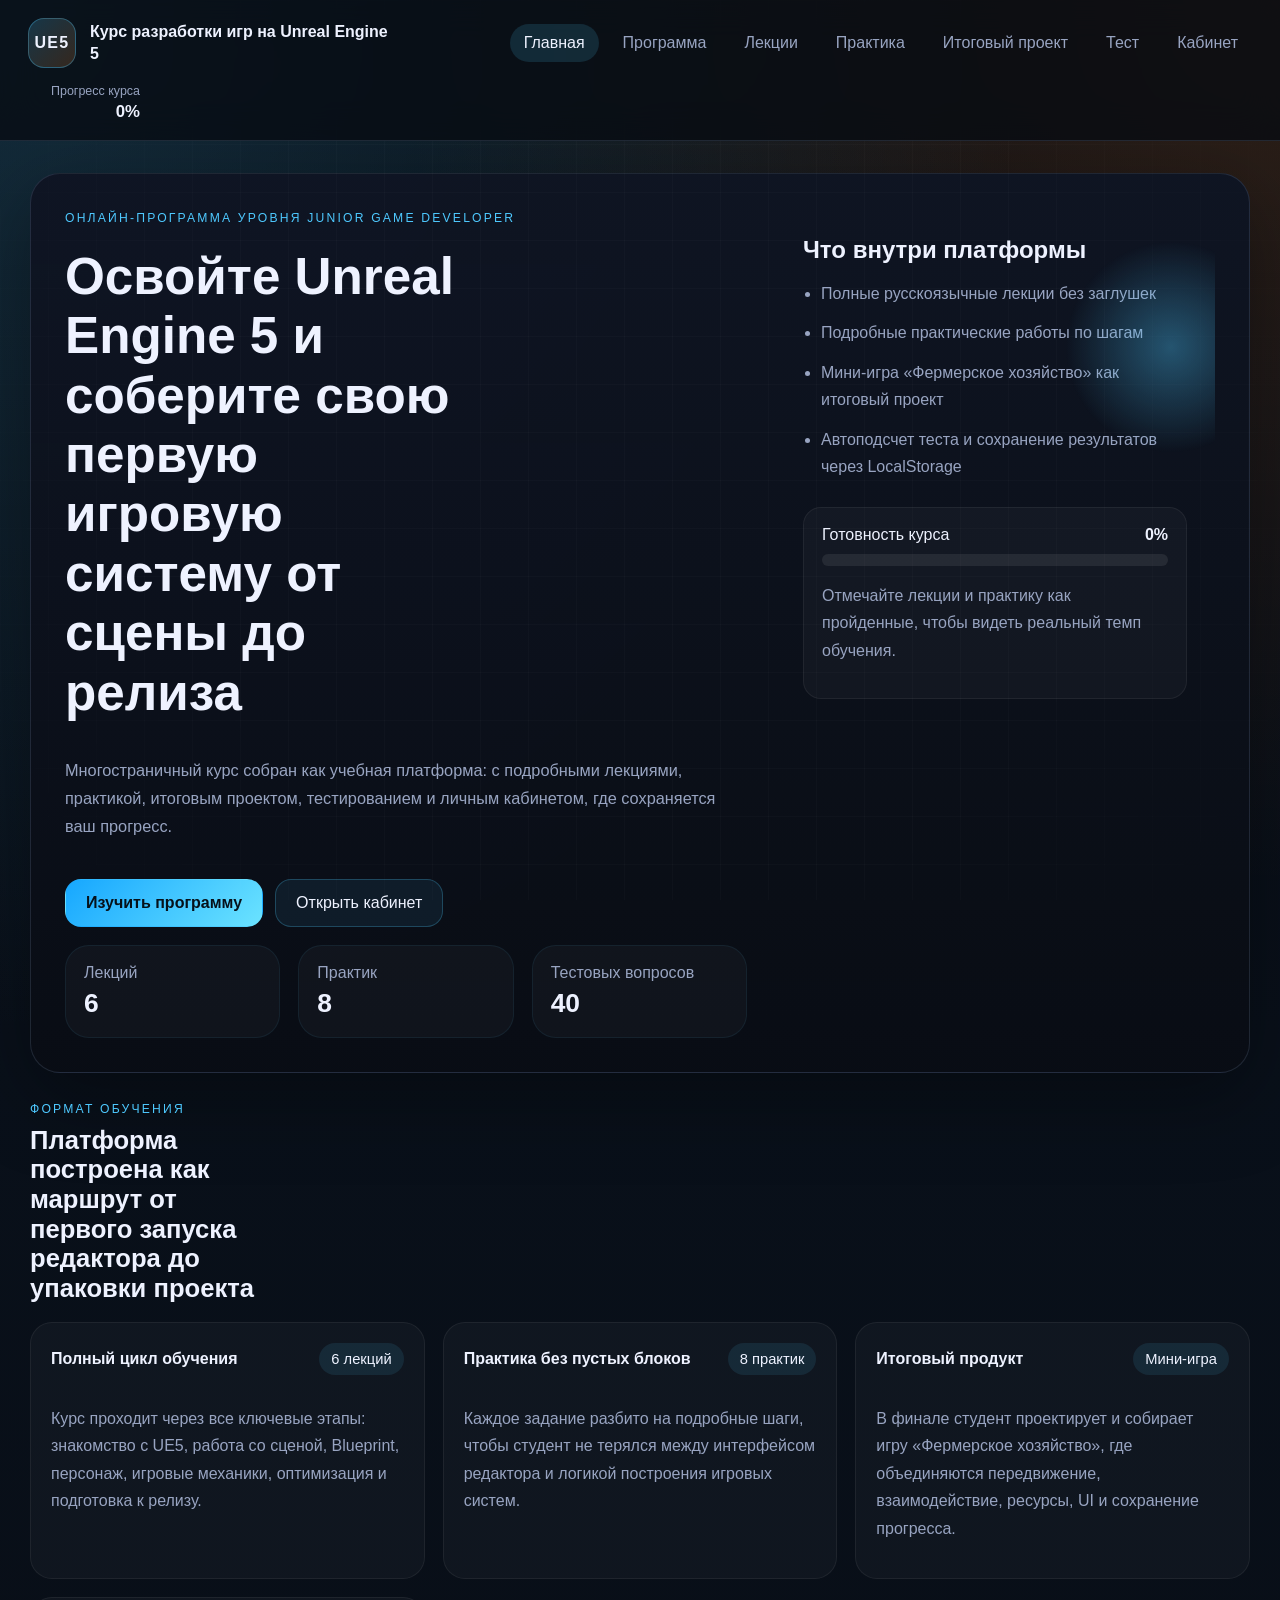
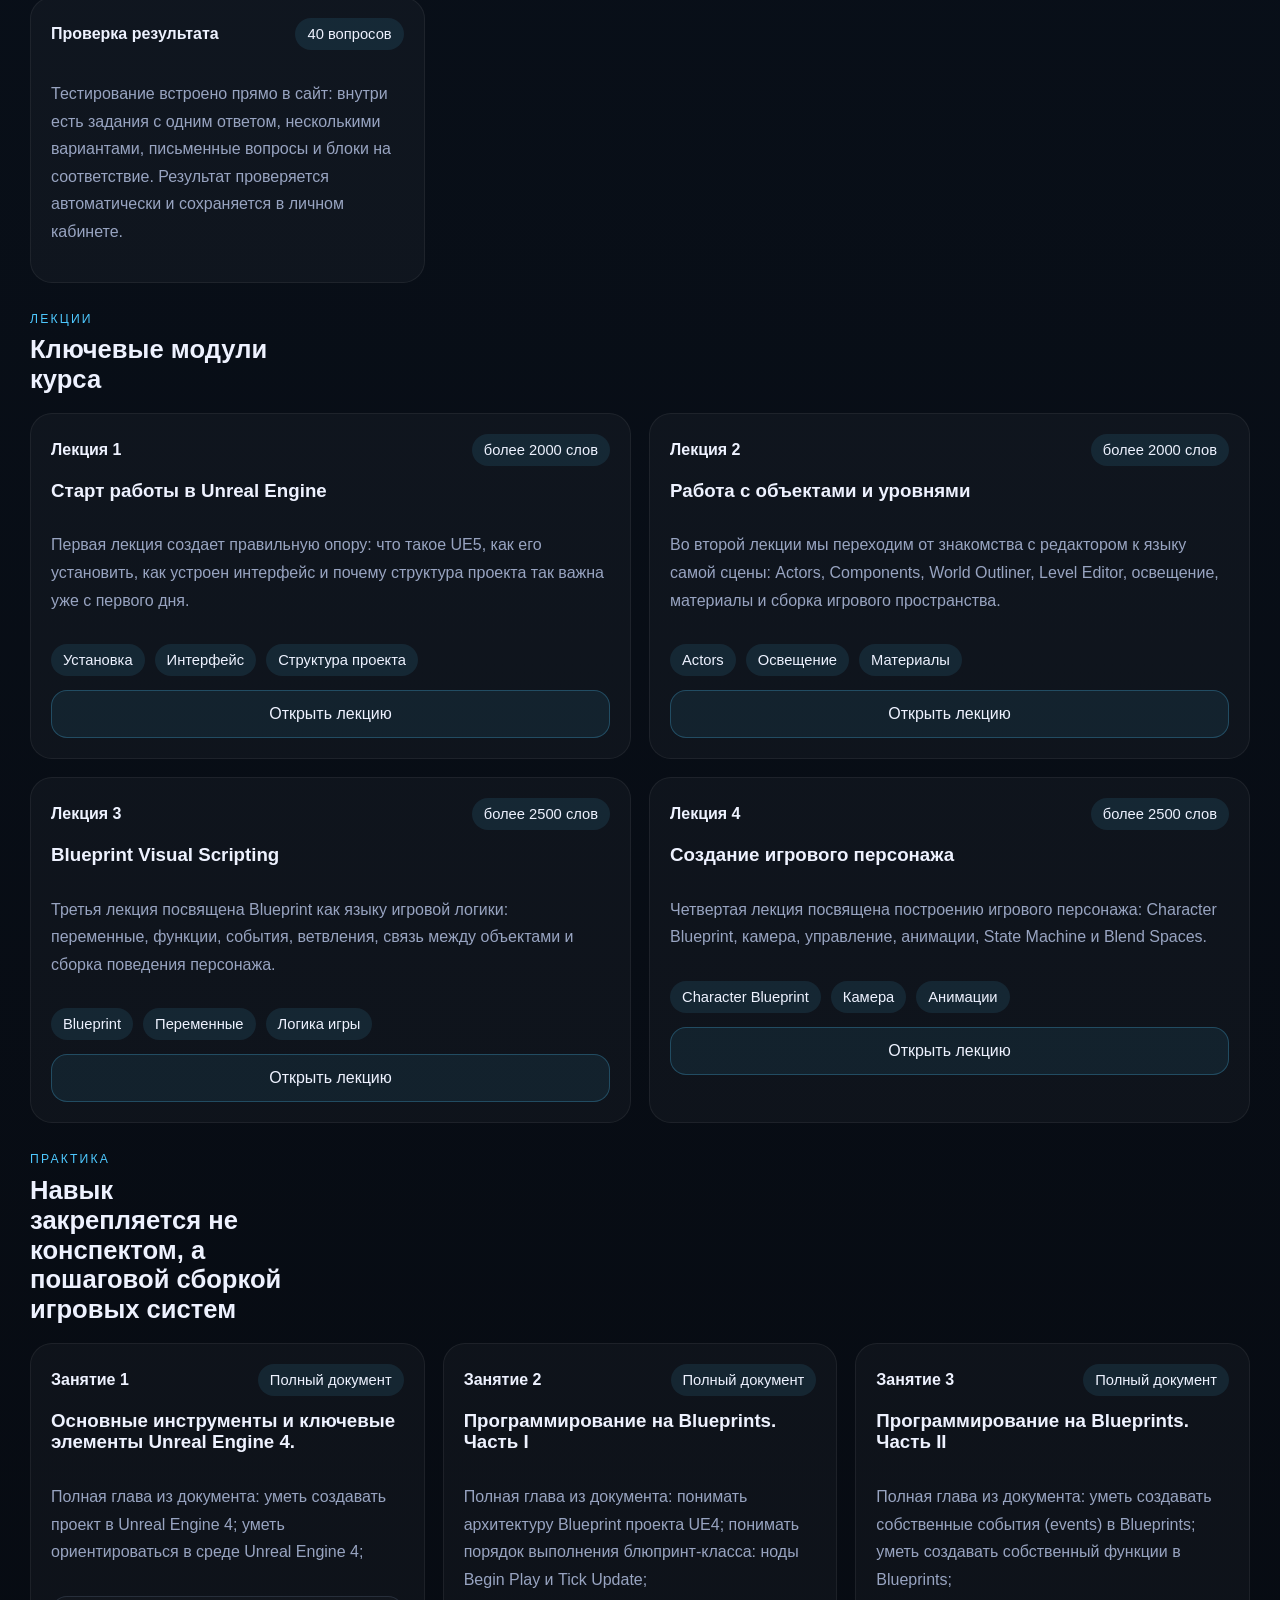
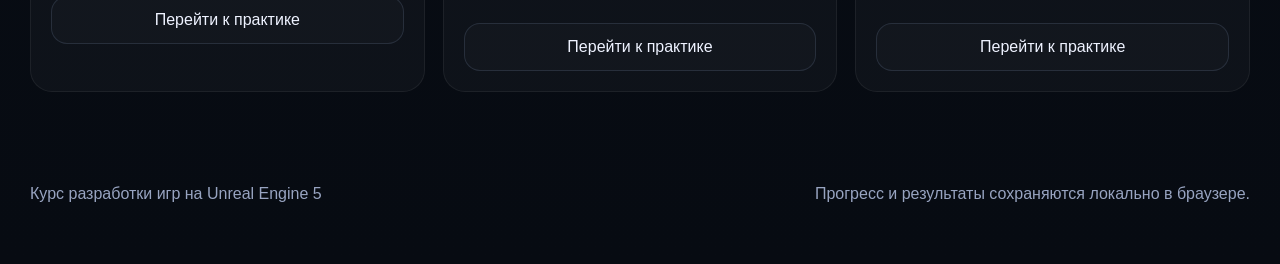
==== index.html @ 743ca936 "Add files via upload" ====
<!DOCTYPE html>
<html lang="ru">
<head>
  <meta charset="UTF-8">
  <meta name="viewport" content="width=device-width, initial-scale=1.0">
  <title>Курс разработки игр на Unreal Engine 5</title>
  <link rel="stylesheet" href="styles.css">
</head>
<body data-page="home">
  <div class="site-bg"></div>
  <header class="site-header">
    <a class="brand" href="index.html">
      <span class="brand-mark">UE5</span>
      <span class="brand-text">Курс разработки игр на Unreal Engine 5</span>
    </a>
    <nav class="site-nav">
      <a href="index.html" data-nav="home">Главная</a>
      <a href="program.html" data-nav="program">Программа</a>
      <a href="lectures.html" data-nav="lectures">Лекции</a>
      <a href="practice.html" data-nav="practice">Практика</a>
      <a href="project.html" data-nav="project">Итоговый проект</a>
      <a href="test.html" data-nav="test">Тест</a>
      <a href="dashboard.html" data-nav="dashboard">Кабинет</a>
    </nav>
    <div class="header-progress">
      <span>Прогресс курса</span>
      <strong data-progress-label>0%</strong>
    </div>
  </header>

  <main class="page-shell">
    <section class="hero hero-home">
      <div class="hero-copy">
        <p class="eyebrow">Онлайн-программа уровня Junior Game Developer</p>
        <h1>Освойте Unreal Engine 5 и соберите свою первую игровую систему от сцены до релиза</h1>
        <p class="hero-text">
          Многостраничный курс собран как учебная платформа: с подробными лекциями, практикой,
          итоговым проектом, тестированием и личным кабинетом, где сохраняется ваш прогресс.
        </p>
        <div class="hero-actions">
          <a class="button button-primary" href="program.html">Изучить программу</a>
          <a class="button button-secondary" href="dashboard.html">Открыть кабинет</a>
        </div>
        <div class="hero-metrics">
          <article class="metric-card">
            <span>Лекций</span>
            <strong data-course-lectures>6</strong>
          </article>
          <article class="metric-card">
            <span>Практик</span>
            <strong data-course-practices>8</strong>
          </article>
          <article class="metric-card">
            <span>Тестовых вопросов</span>
            <strong data-course-questions>40</strong>
          </article>
        </div>
      </div>
      <aside class="hero-panel">
        <div class="panel-glow"></div>
        <h2>Что внутри платформы</h2>
        <ul class="feature-list">
          <li>Полные русскоязычные лекции без заглушек</li>
          <li>Подробные практические работы по шагам</li>
          <li>Мини-игра «Фермерское хозяйство» как итоговый проект</li>
          <li>Автоподсчет теста и сохранение результатов через LocalStorage</li>
        </ul>
        <div class="progress-widget">
          <div class="progress-caption">
            <span>Готовность курса</span>
            <strong data-progress-label>0%</strong>
          </div>
          <div class="progress-track">
            <div class="progress-fill" data-progress-fill></div>
          </div>
          <p>Отмечайте лекции и практику как пройденные, чтобы видеть реальный темп обучения.</p>
        </div>
      </aside>
    </section>

    <section class="section">
      <div class="section-heading">
        <p class="eyebrow">Формат обучения</p>
        <h2>Платформа построена как маршрут от первого запуска редактора до упаковки проекта</h2>
      </div>
      <div class="card-grid" id="home-highlights"></div>
    </section>

    <section class="section">
      <div class="section-heading">
        <p class="eyebrow">Лекции</p>
        <h2>Ключевые модули курса</h2>
      </div>
      <div class="card-grid card-grid-wide" id="home-featured-lectures"></div>
    </section>

    <section class="section">
      <div class="section-heading">
        <p class="eyebrow">Практика</p>
        <h2>Навык закрепляется не конспектом, а пошаговой сборкой игровых систем</h2>
      </div>
      <div class="card-grid" id="home-practices"></div>
    </section>
  </main>

  <footer class="site-footer">
    <p>Курс разработки игр на Unreal Engine 5</p>
    <p>Прогресс и результаты сохраняются локально в браузере.</p>
  </footer>

  <script src="data.js"></script>
  <script src="app.js"></script>
</body>
</html>
---- styles.css ----
:root {
  --bg: #090d14;
  --bg-soft: rgba(17, 24, 39, 0.9);
  --panel: rgba(12, 17, 29, 0.88);
  --panel-strong: rgba(9, 13, 20, 0.96);
  --line: rgba(132, 156, 196, 0.18);
  --text: #eef2ff;
  --muted: #98a4c1;
  --accent: #4ec9ff;
  --accent-strong: #16a7ff;
  --accent-warm: #ff8d32;
  --success: #4ade80;
  --warning: #fbbf24;
  --radius: 24px;
  --shadow: 0 24px 80px rgba(0, 0, 0, 0.34);
  --font-ui: "Bahnschrift", "Segoe UI Variable", "Segoe UI", sans-serif;
  --font-heading: "Trebuchet MS", "Bahnschrift", sans-serif;
  --font-mono: "Consolas", "Cascadia Mono", monospace;
}

* {
  box-sizing: border-box;
}

html {
  scroll-behavior: smooth;
}

body {
  margin: 0;
  font-family: var(--font-ui);
  color: var(--text);
  background: radial-gradient(circle at top left, rgba(78, 201, 255, 0.18), transparent 28%),
    radial-gradient(circle at top right, rgba(255, 141, 50, 0.16), transparent 24%),
    linear-gradient(180deg, #070b12 0%, #09101a 30%, #070b12 100%);
  min-height: 100vh;
  position: relative;
}

.site-bg {
  position: fixed;
  inset: 0;
  background-image:
    linear-gradient(rgba(255, 255, 255, 0.02) 1px, transparent 1px),
    linear-gradient(90deg, rgba(255, 255, 255, 0.02) 1px, transparent 1px);
  background-size: 48px 48px;
  mask-image: radial-gradient(circle at center, black 58%, transparent 100%);
  pointer-events: none;
}

a {
  color: inherit;
  text-decoration: none;
}

p,
li {
  color: var(--muted);
  line-height: 1.72;
}

h1,
h2,
h3,
h4 {
  font-family: var(--font-heading);
  line-height: 1.16;
  margin: 0;
}

.site-header {
  position: sticky;
  top: 0;
  z-index: 10;
  display: flex;
  flex-wrap: wrap;
  align-items: center;
  justify-content: space-between;
  gap: 16px;
  padding: 18px 28px;
  border-bottom: 1px solid var(--line);
  backdrop-filter: blur(18px);
  background: rgba(7, 11, 18, 0.76);
}

.brand {
  display: inline-flex;
  align-items: center;
  gap: 14px;
  max-width: 360px;
}

.brand-mark {
  display: inline-grid;
  place-items: center;
  width: 50px;
  height: 50px;
  border-radius: 16px;
  background: linear-gradient(135deg, rgba(78, 201, 255, 0.2), rgba(255, 141, 50, 0.18));
  border: 1px solid rgba(78, 201, 255, 0.32);
  color: var(--text);
  font-weight: 700;
  letter-spacing: 0.08em;
}

.brand-text {
  font-weight: 600;
  line-height: 1.35;
}

.site-nav {
  display: flex;
  flex-wrap: wrap;
  gap: 10px;
}

.site-nav a {
  padding: 10px 14px;
  border-radius: 999px;
  color: var(--muted);
  transition: 0.25s ease;
}

.site-nav a:hover,
.site-nav a.is-active {
  color: var(--text);
  background: rgba(78, 201, 255, 0.14);
}

.header-progress {
  display: flex;
  flex-direction: column;
  gap: 4px;
  min-width: 112px;
  text-align: right;
}

.header-progress span {
  font-size: 0.78rem;
  color: var(--muted);
}

.header-progress strong {
  font-size: 1.05rem;
}

.page-shell {
  width: min(1220px, calc(100% - 32px));
  margin: 0 auto;
  padding: 32px 0 72px;
}

.hero,
.page-intro,
.surface-card,
.article-layout,
.test-form,
.test-sidebar {
  background: linear-gradient(180deg, rgba(15, 21, 35, 0.98), rgba(9, 13, 20, 0.96));
  border: 1px solid var(--line);
  box-shadow: var(--shadow);
}

.hero,
.page-intro {
  border-radius: calc(var(--radius) + 6px);
  padding: 34px;
}

.hero {
  display: grid;
  grid-template-columns: 1.55fr 1fr;
  gap: 28px;
}

.hero-home {
  min-height: 520px;
}

.hero-copy {
  display: flex;
  flex-direction: column;
  gap: 18px;
}

.hero-copy h1,
.page-intro h1 {
  font-size: clamp(2.2rem, 4vw, 4.4rem);
  max-width: 14ch;
}

.hero-text,
.page-intro p {
  max-width: 72ch;
  font-size: 1.02rem;
}

.eyebrow {
  text-transform: uppercase;
  letter-spacing: 0.18em;
  font-size: 0.76rem;
  color: var(--accent);
  margin: 0;
}

.hero-actions {
  display: flex;
  flex-wrap: wrap;
  gap: 12px;
  margin-top: 4px;
}

.button {
  display: inline-flex;
  align-items: center;
  justify-content: center;
  gap: 8px;
  min-height: 48px;
  padding: 12px 20px;
  border-radius: 16px;
  border: 1px solid transparent;
  cursor: pointer;
  font: inherit;
  transition: transform 0.25s ease, border-color 0.25s ease, background 0.25s ease;
}

.button:hover {
  transform: translateY(-2px);
}

.button-primary {
  background: linear-gradient(135deg, var(--accent-strong), #6be3ff);
  color: #06111a;
  font-weight: 700;
}

.button-secondary {
  border-color: rgba(78, 201, 255, 0.25);
  background: rgba(78, 201, 255, 0.08);
  color: var(--text);
}

.button-ghost {
  border-color: var(--line);
  background: rgba(255, 255, 255, 0.02);
  color: var(--text);
}

.hero-metrics,
.card-grid,
.timeline-grid,
.dashboard-grid,
.test-layout,
.split-section {
  display: grid;
  gap: 18px;
}

.hero-metrics {
  grid-template-columns: repeat(3, minmax(0, 1fr));
}

.metric-card,
.surface-card {
  border-radius: var(--radius);
}

.metric-card {
  padding: 18px;
  background: rgba(255, 255, 255, 0.03);
  border: 1px solid rgba(78, 201, 255, 0.08);
}

.metric-card span {
  display: block;
  color: var(--muted);
  margin-bottom: 6px;
}

.metric-card strong {
  font-size: 1.65rem;
}

.hero-panel,
.surface-card,
.test-sidebar,
.test-form {
  position: relative;
  overflow: hidden;
  padding: 28px;
}

.hero-panel {
  border-radius: calc(var(--radius) + 6px);
}

.compact-panel {
  display: grid;
  place-items: center;
  text-align: center;
}

.panel-glow {
  position: absolute;
  inset: auto -15% 70% auto;
  width: 220px;
  height: 220px;
  border-radius: 50%;
  background: radial-gradient(circle, rgba(78, 201, 255, 0.36), transparent 68%);
  pointer-events: none;
}

.feature-list {
  margin: 16px 0 26px;
  padding-left: 18px;
}

.feature-list li {
  margin-bottom: 12px;
}

.progress-widget,
.result-box {
  padding: 18px;
  border-radius: 18px;
  background: rgba(255, 255, 255, 0.03);
  border: 1px solid rgba(255, 255, 255, 0.06);
}

.progress-caption {
  display: flex;
  justify-content: space-between;
  gap: 14px;
  margin-bottom: 10px;
  color: var(--text);
}

.progress-track {
  height: 12px;
  border-radius: 999px;
  background: rgba(255, 255, 255, 0.08);
  overflow: hidden;
}

.progress-fill {
  width: 0;
  height: 100%;
  border-radius: inherit;
  background: linear-gradient(90deg, var(--accent-strong), var(--accent-warm));
  transition: width 0.3s ease;
}

.section {
  margin-top: 26px;
}

.section-heading {
  margin-bottom: 18px;
}

.section-heading h2 {
  font-size: clamp(1.6rem, 2vw, 2.45rem);
  max-width: 18ch;
  margin-top: 6px;
}

.section-heading.compact h2 {
  font-size: 1.7rem;
}

.card-grid {
  grid-template-columns: repeat(3, minmax(0, 1fr));
}

.card-grid-wide {
  grid-template-columns: repeat(2, minmax(0, 1fr));
}

.timeline-grid,
.dashboard-grid,
.test-layout,
.split-section {
  grid-template-columns: repeat(2, minmax(0, 1fr));
}

.surface-card {
  padding: 24px;
}

.stack-list,
.chip-cloud,
.definition-list,
.mini-list {
  display: flex;
  flex-wrap: wrap;
  gap: 10px;
}

.chip-cloud span,
.status-pill,
.word-chip {
  display: inline-flex;
  align-items: center;
  padding: 8px 12px;
  border-radius: 999px;
  background: rgba(78, 201, 255, 0.1);
  color: var(--text);
  font-size: 0.92rem;
}

.stack-list {
  flex-direction: column;
}

.stack-list .stack-item,
.module-card,
.lesson-card,
.practice-card,
.summary-card {
  padding: 20px;
  border-radius: 22px;
  background: rgba(255, 255, 255, 0.03);
  border: 1px solid rgba(255, 255, 255, 0.06);
}

.module-card,
.lesson-card,
.practice-card,
.summary-card {
  display: flex;
  flex-direction: column;
  gap: 14px;
}

.card-topline {
  display: flex;
  align-items: center;
  justify-content: space-between;
  gap: 12px;
}

.card-topline strong {
  color: var(--text);
}

.lesson-meta,
.practice-meta,
.article-meta {
  display: flex;
  flex-wrap: wrap;
  gap: 10px;
}

.article-layout {
  border-radius: calc(var(--radius) + 6px);
  padding: 34px;
}

.article-layout h1 {
  font-size: clamp(2rem, 3.5vw, 3.4rem);
  margin: 12px 0;
}

.article-layout h2 {
  font-size: 1.9rem;
  margin: 28px 0 12px;
}

.article-layout h3 {
  font-size: 1.35rem;
  margin: 22px 0 10px;
}

.article-layout ul,
.article-layout ol {
  padding-left: 20px;
}

.article-layout li {
  margin-bottom: 10px;
}

.article-layout p {
  margin: 0 0 14px;
}

.article-actions,
.article-nav {
  display: flex;
  flex-wrap: wrap;
  gap: 12px;
  margin: 24px 0 0;
}

.article-code {
  margin: 18px 0;
  padding: 18px;
  border-radius: 18px;
  background: rgba(2, 6, 12, 0.9);
  border: 1px solid rgba(78, 201, 255, 0.14);
  overflow-x: auto;
}

.article-code code {
  font-family: var(--font-mono);
  color: #bcefff;
  white-space: pre-wrap;
  line-height: 1.6;
}

.test-form {
  display: flex;
  flex-direction: column;
  gap: 20px;
}

.question-card {
  padding: 18px;
  border-radius: 18px;
  background: rgba(255, 255, 255, 0.03);
  border: 1px solid rgba(255, 255, 255, 0.05);
}

.question-card h3 {
  margin-bottom: 14px;
}

.question-head {
  display: flex;
  justify-content: space-between;
  gap: 12px;
  align-items: flex-start;
  margin-bottom: 10px;
}

.question-type {
  flex-shrink: 0;
  padding: 6px 10px;
  border-radius: 999px;
  background: rgba(78, 201, 255, 0.12);
  border: 1px solid rgba(78, 201, 255, 0.18);
  color: var(--accent-strong);
  font-size: 0.86rem;
}

.question-hint,
.test-summary {
  margin-bottom: 16px;
  color: var(--muted);
}

.options-group {
  display: grid;
  gap: 10px;
}

.option-item {
  display: flex;
  gap: 12px;
  align-items: flex-start;
  padding: 12px 14px;
  border-radius: 14px;
  background: rgba(255, 255, 255, 0.02);
}

.text-answer,
.match-row select {
  width: 100%;
  border: 1px solid rgba(255, 255, 255, 0.08);
  border-radius: 14px;
  background: rgba(255, 255, 255, 0.03);
  color: var(--text);
  padding: 14px 16px;
  font: inherit;
}

.text-answer {
  min-height: 120px;
  resize: vertical;
}

.match-grid {
  display: grid;
  gap: 12px;
}

.match-row {
  display: grid;
  grid-template-columns: minmax(0, 1fr) minmax(260px, 1fr);
  gap: 12px;
  align-items: center;
  padding: 12px 14px;
  border-radius: 14px;
  background: rgba(255, 255, 255, 0.02);
}

.answer-key h2 {
  margin-bottom: 12px;
}

.answer-key ol {
  padding-left: 20px;
  margin: 0;
}

.answer-key ul {
  margin: 8px 0 0;
  padding-left: 18px;
}

.ring-progress {
  width: 180px;
  aspect-ratio: 1;
  display: grid;
  place-items: center;
  border-radius: 50%;
  background:
    radial-gradient(circle at center, rgba(9, 13, 20, 1) 58%, transparent 59%),
    conic-gradient(var(--accent-strong) 0deg, var(--accent-warm) 0deg, rgba(255, 255, 255, 0.08) 0deg);
  border: 1px solid rgba(78, 201, 255, 0.18);
}

.ring-progress span {
  font-size: 2rem;
  font-weight: 700;
}

.summary-number {
  font-size: 2.4rem;
  color: var(--text);
}

.status-ok {
  color: var(--success);
}

.status-warning {
  color: var(--warning);
}

.muted-label {
  color: var(--muted);
  font-size: 0.95rem;
}

.site-footer {
  width: min(1220px, calc(100% - 32px));
  margin: 0 auto;
  padding: 0 0 40px;
  display: flex;
  flex-wrap: wrap;
  justify-content: space-between;
  gap: 12px;
}

.practice-gallery-block {
  margin: 32px 0;
}

.practice-gallery {
  display: grid;
  grid-template-columns: repeat(auto-fit, minmax(220px, 1fr));
  gap: 16px;
}

.practice-figure {
  margin: 0;
  padding: 12px;
  border: 1px solid rgba(255, 255, 255, 0.08);
  border-radius: 20px;
  background: rgba(8, 12, 20, 0.75);
  box-shadow: 0 18px 45px rgba(0, 0, 0, 0.22);
}

.practice-figure img {
  display: block;
  width: 100%;
  border-radius: 12px;
}

.practice-figure figcaption {
  margin-top: 10px;
  color: var(--muted);
  font-size: 0.95rem;
  line-height: 1.5;
}

.doc-figure {
  margin: 28px 0;
  padding: 14px;
  border: 1px solid rgba(255, 255, 255, 0.08);
  border-radius: 24px;
  background: rgba(8, 12, 20, 0.82);
  box-shadow: 0 18px 45px rgba(0, 0, 0, 0.22);
}

.doc-figure img {
  display: block;
  width: 100%;
  border-radius: 14px;
}

.doc-figure figcaption {
  margin-top: 12px;
  color: var(--muted);
  font-size: 0.96rem;
  line-height: 1.6;
}

@media (max-width: 1100px) {
  .hero,
  .timeline-grid,
  .dashboard-grid,
  .test-layout,
  .split-section,
  .card-grid,
  .card-grid-wide {
    grid-template-columns: 1fr;
  }

  .hero-copy h1,
  .page-intro h1,
  .article-layout h1 {
    max-width: none;
  }
}

@media (max-width: 760px) {
  .site-header {
    padding: 16px;
  }

  .page-shell,
  .site-footer {
    width: min(100% - 20px, 1220px);
  }

  .hero,
  .page-intro,
  .article-layout,
  .surface-card,
  .test-form,
  .test-sidebar {
    padding: 22px;
  }

  .hero-metrics {
    grid-template-columns: 1fr;
  }

  .question-head,
  .match-row {
    grid-template-columns: 1fr;
  }

  .header-progress {
    width: 100%;
    text-align: left;
  }

  .site-nav {
    width: 100%;
    overflow-x: auto;
    padding-bottom: 4px;
  }
}
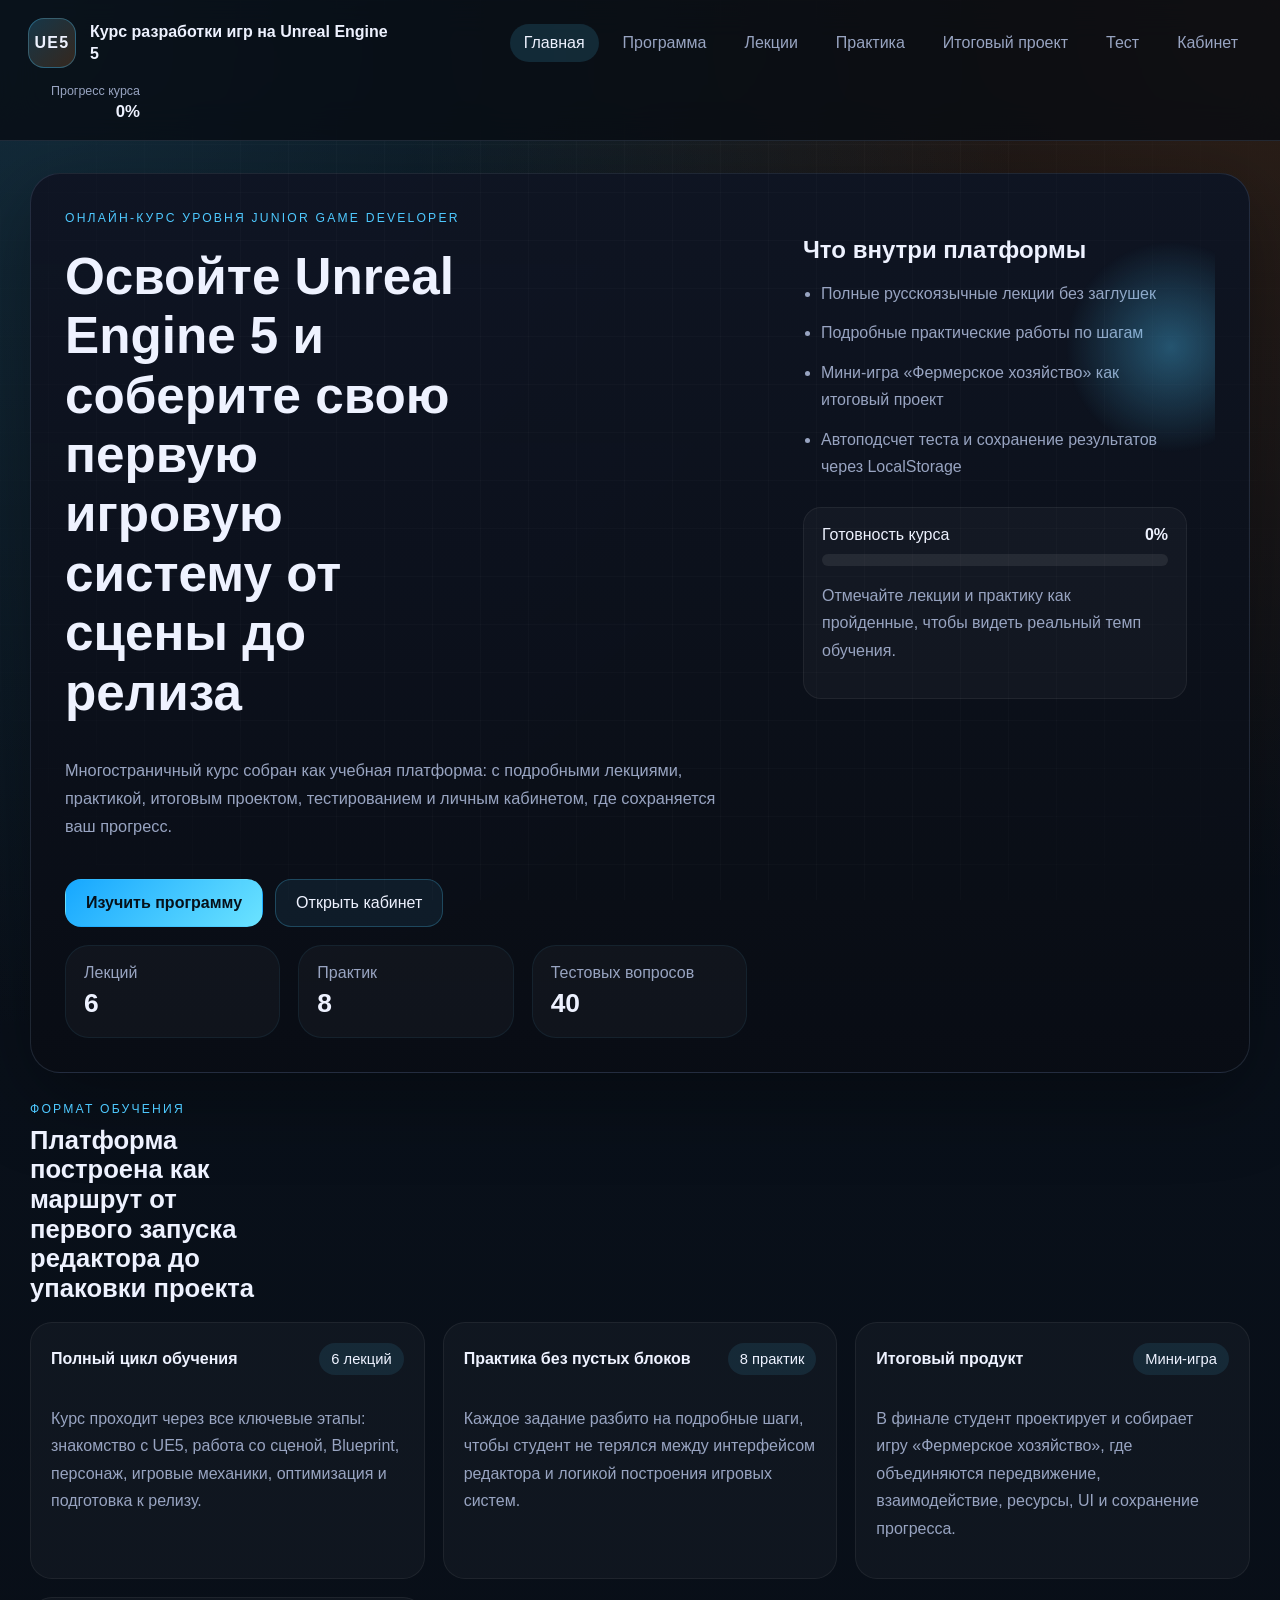
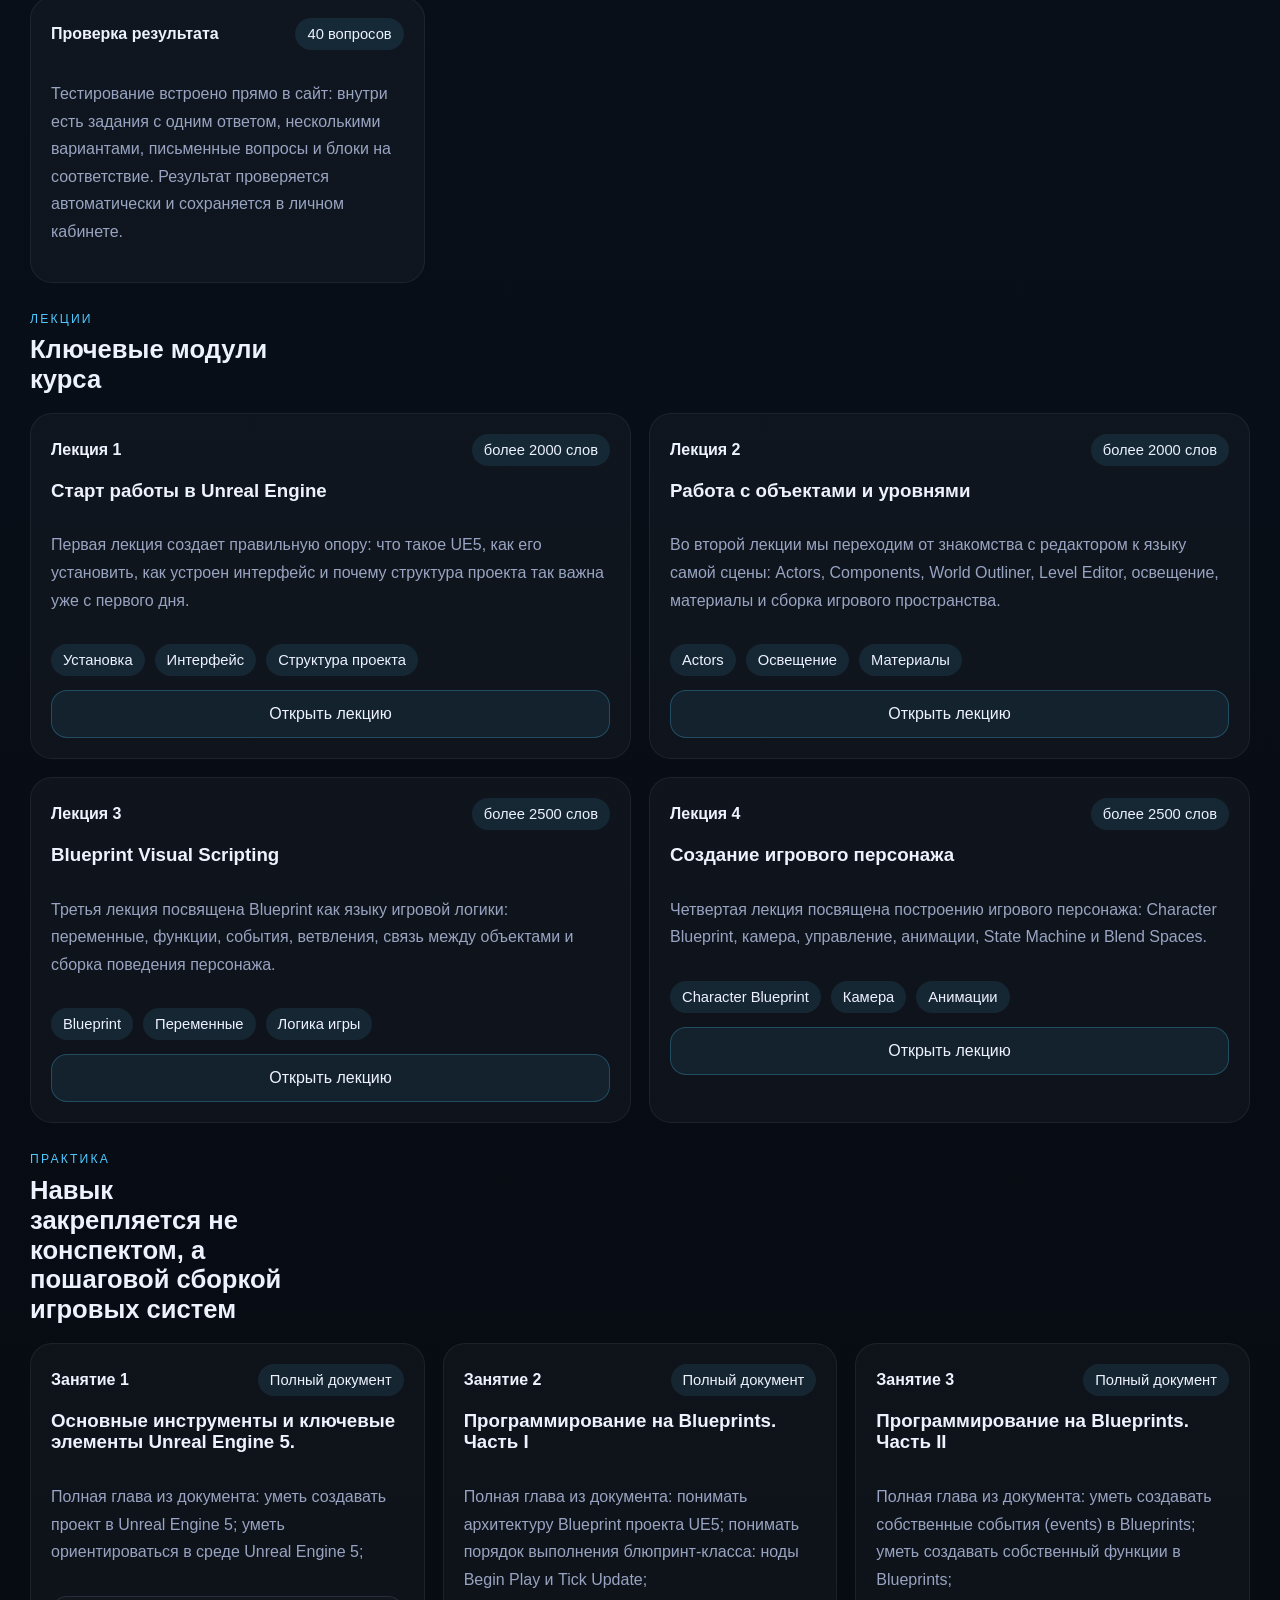
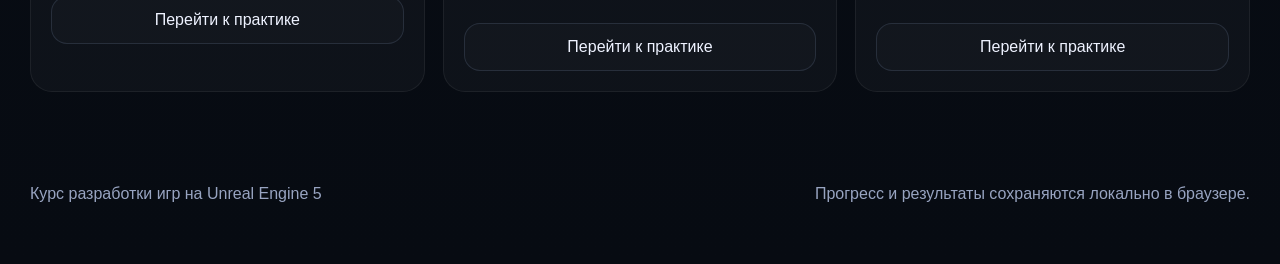
==== commit 1a697389: "Update index.html" ====
--- a/index.html
+++ b/index.html
@@ -31,7 +31,7 @@
   <main class="page-shell">
     <section class="hero hero-home">
       <div class="hero-copy">
-        <p class="eyebrow">Онлайн-программа уровня Junior Game Developer</p>
+        <p class="eyebrow">Онлайн-курс уровня Junior Game Developer</p>
         <h1>Освойте Unreal Engine 5 и соберите свою первую игровую систему от сцены до релиза</h1>
         <p class="hero-text">
           Многостраничный курс собран как учебная платформа: с подробными лекциями, практикой,
